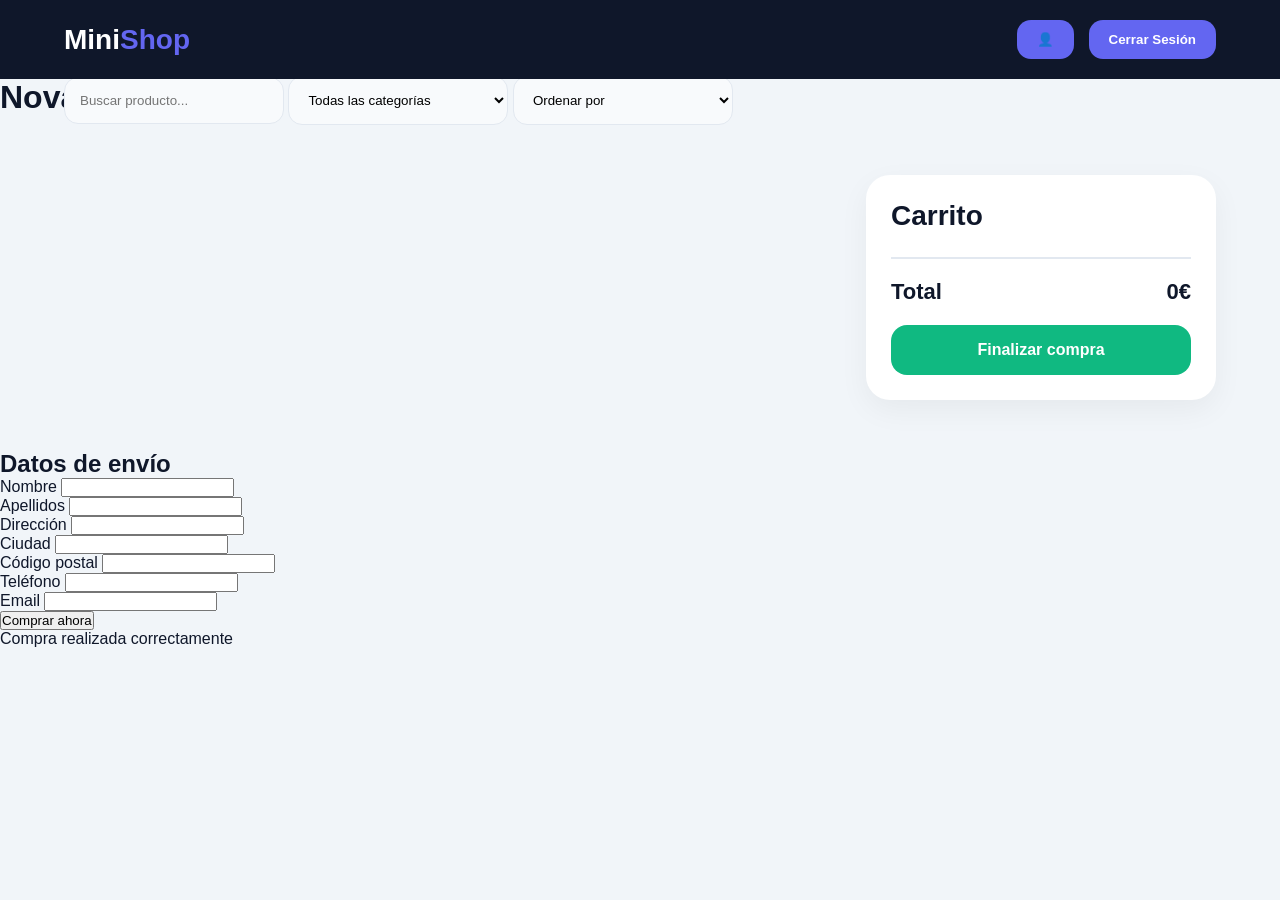
==== carrito.html @ b49d3e2b "important: cambios estructura sistema de carpetas y creacion de nuevos ficheros" ====
<!DOCTYPE html>
<html lang="es">

<head>

  <meta charset="UTF-8">

  <meta 
    name="viewport" 
    content="width=device-width, initial-scale=1.0"
  >

  <title>
    NovaShop
  </title>

  <link 
    rel="stylesheet" 
    href="css/style.css"
  >

</head>

<body>

      <!-- ========================================
  NAVBAR
  ========================================= -->

  <nav>

    <div class="nav-container">

      <!-- LOGO -->

      <a class="logo">

        Mini<span>Shop</span>

      </a>


      <!-- BOTONES NAV -->

      <div class="nav-actions">

        <!-- TODO:
        Abrir modal login
        -->

        <button id="account-btn" class="nav-btn" hidden>

          Mi cuenta

        </button>

        <button id="login-btn" class="nav-btn">
          👤
        </button>

        <button id="logout-btn" class="nav-btn">
          Cerrar Sesión
        </button>

      </div>

    </div>

  </nav>

  <div class="container">

    <h1>
      NovaShop
    </h1>

    <!-- FILTROS -->

    <section class="controls">

      <input
        type="text"
        id="searchInput"
        placeholder="Buscar producto..."
      >

      <select id="categoryFilter">

        <option value="all">
          Todas las categorías
        </option>

      </select>

      <select id="sortSelect">

        <option value="default">
          Ordenar por
        </option>

        <option value="priceAsc">
          Precio ↑
        </option>

        <option value="priceDesc">
          Precio ↓
        </option>

      </select>

    </section>

    <!-- MAIN -->

    <main class="main-layout">

      <!-- PRODUCTOS -->

      <section
        class="products-grid"
        id="productsContainer"
      >

      </section>

      <!-- CARRITO -->

      <aside class="cart-panel">

        <h2>
          Carrito
        </h2>

        <div id="cartContainer">

        </div>

        <div class="cart-total">

          <span>Total</span>

          <span id="cartTotal">
            0€
          </span>

        </div>

        <button
          class="checkout-btn"
          id="checkoutBtn"
        >
          Finalizar compra
        </button>

      </aside>

    </main>

    <!-- CHECKOUT -->

    <section class="checkout">

      <h2>
        Datos de envío
      </h2>

      <form id="checkoutForm">

        <div class="form-grid">

          <div class="input-group">

            <label>
              Nombre
            </label>

            <input
              type="text"
              id="nameInput"
            >

          </div>

          <div class="input-group">

            <label>
              Apellidos
            </label>

            <input
              type="text"
              id="lastnameInput"
            >

          </div>

          <div class="input-group full">

            <label>
              Dirección
            </label>

            <input
              type="text"
              id="addressInput"
            >

          </div>

          <div class="input-group">

            <label>
              Ciudad
            </label>

            <input
              type="text"
              id="cityInput"
            >

          </div>

          <div class="input-group">

            <label>
              Código postal
            </label>

            <input
              type="text"
              id="postalInput"
            >

          </div>

          <div class="input-group">

            <label>
              Teléfono
            </label>

            <input
              type="text"
              id="phoneInput"
            >

          </div>

          <div class="input-group">

            <label>
              Email
            </label>

            <input
              type="email"
              id="emailInput"
            >

          </div>

        </div>

        <button
          type="button"
          class="buy-btn"
          id="buyBtn"
        >
          Comprar ahora
        </button>

      </form>

      <div
        class="success-message"
        id="successMessage"
      >
        Compra realizada correctamente
      </div>

    </section>

  </div>

  <script src="main.js"></script>

</body>

</html>
---- css/style.css ----
/* ========================================
RESET
======================================== */

*{
  margin:0;
  padding:0;
  box-sizing:border-box;
}


/* ========================================
VARIABLES
======================================== */

:root{

  --bg:#f1f5f9;

  --white:#ffffff;

  --text:#0f172a;

  --muted:#64748b;

  --primary:#6366f1;

  --primary-hover:#4f46e5;

  --success:#10b981;

  --danger:#ef4444;

  --border:#e2e8f0;

}


/* ========================================
BODY
======================================== */

body{

  font-family:'Inter', sans-serif;

  background:var(--bg);

  color:var(--text);

}


/* ========================================
NAVBAR
======================================== */

nav{

  position:sticky;

  top:0;

  z-index:100;

  background:#0f172a;

  padding:20px 0;

}


.nav-container{

  width:90%;

  max-width:1400px;

  margin:auto;

  display:flex;

  justify-content:space-between;

  align-items:center;


  flex-wrap: nowrap;       /* Fuerza a que el botón se quede siempre a la derecha */
  gap: 20px;     

}


.logo{

  font-size:28px;

  font-weight:700;

  color:white;

}


.logo span{

  color:var(--primary);

}


.nav-actions{

  display:flex;

  gap:15px;

}


.nav-btn{

  border:none;

  background:var(--primary);

  color:white;

  padding:12px 20px;

  border-radius:14px;

  cursor:pointer;

  font-weight:600;

  transition:0.3s;

}


.nav-btn:hover{

  background:var(--primary-hover);

}


/* ========================================
HERO
======================================== */

.hero{

  height:420px;

  background:
  linear-gradient(
    rgba(15,23,42,0.7),
    rgba(15,23,42,0.7)
  ),

  url("https://images.unsplash.com/photo-1523381210434-271e8be1f52b?q=80&w=1400&auto=format&fit=crop");

  background-size:cover;

  background-position:center;

  display:flex;

  justify-content:center;

  align-items:center;

  text-align:center;

  color:white;

  padding:20px;

}


.hero-content{

  max-width:700px;

}


.hero h1{

  font-size:64px;

  margin-bottom:20px;

}


.hero p{

  font-size:18px;

  line-height:1.6;

  margin-bottom:30px;

}


.hero button{

  border:none;

  background:var(--primary);

  color:white;

  padding:16px 30px;

  border-radius:14px;

  cursor:pointer;

  font-weight:600;

  transition:0.3s;

}


.hero button:hover{

  background:var(--primary-hover);

}


/* ========================================
FILTROS
======================================== */

.controls{

  width:90%;

  max-width:1400px;

  margin:auto;

  margin-top:-40px;

  position:relative;

  z-index:20;

}


.controls-box{

  background:white;

  border-radius:24px;

  padding:25px;

  display:flex;

  gap:15px;

  flex-wrap:wrap;

  box-shadow:0 15px 35px rgba(0,0,0,0.08);

}


.controls input,
.controls select{

  flex:1;

  min-width:220px;

  padding:15px;

  border-radius:14px;

  border:1px solid var(--border);

  background:#f8fafc;

  outline:none;

}


/* ========================================
MAIN LAYOUT
======================================== */

.main-layout{

  width:90%;

  max-width:1400px;

  margin:50px auto;

  display:grid;

  grid-template-columns:1fr 350px;

  gap:30px;

}


/* ========================================
PRODUCTOS
======================================== */

.products-grid{

  display:grid;

  grid-template-columns:
  repeat(auto-fit, minmax(260px,1fr));

  gap:25px;

}


/* ========================================
CARD PRODUCTO
======================================== */

.product-card{

  background:white;

  border-radius:24px;

  overflow:hidden;

  transition:0.3s;

  box-shadow:0 8px 20px rgba(0,0,0,0.05);

}


.product-card:hover{

  transform:translateY(-8px);

  box-shadow:0 20px 40px rgba(0,0,0,0.08);

}


.product-image{

  height:260px;

  background:white;

  display:flex;

  justify-content:center;

  align-items:center;

  padding:30px;

}


.product-image img{

  max-width:100%;

  max-height:100%;

  object-fit:contain;

}


.product-info{

  padding:22px;

}


.product-category{

  font-size:12px;

  text-transform:uppercase;

  color:var(--primary);

  margin-bottom:10px;

  font-weight:700;

}


.product-title{

  font-size:18px;

  margin-bottom:15px;

  line-height:1.4;

  min-height:50px;

}


.product-price{

  font-size:28px;

  font-weight:700;

  margin-bottom:20px;

}


.card-actions{

  display:flex;

  gap:10px;

}


/* ========================================
BOTONES CARD
======================================== */

.add-btn{

  flex:1;

  border:none;

  background:var(--primary);

  color:white;

  padding:14px;

  border-radius:14px;

  cursor:pointer;

  font-weight:600;

  transition:0.3s;

}


.add-btn:hover{

  background:var(--primary-hover);

}


.fav-btn{

  width:52px;

  border:none;

  border-radius:14px;

  background:#f8fafc;

  cursor:pointer;

  font-size:18px;

  transition:0.3s;
}

.fav-btn.haveFavorite {
  background-color: #ee9090;

}


.fav-btn:hover{

  background:#fee2e2;

}


/* ========================================
CARRITO
======================================== */

.cart-panel{

  background:white;

  border-radius:24px;

  padding:25px;

  height:fit-content;

  position:sticky;

  top:100px;

  box-shadow:0 10px 30px rgba(0,0,0,0.05);

}


.cart-panel h2{

  margin-bottom:25px;

  font-size:28px;

}


.cart-item{

  display:flex;

  justify-content:space-between;

  align-items:center;

  padding:15px 0;

  border-bottom:1px solid var(--border);

}


.cart-item-info{

  flex:1;

}


.cart-item-title{

  font-size:14px;

  font-weight:600;

  margin-bottom:5px;

}


.cart-item-price{

  color:var(--muted);

  font-size:14px;

}


.remove-btn{

  width:36px;

  height:36px;

  border:none;

  border-radius:10px;

  background:#fee2e2;

  color:var(--danger);

  cursor:pointer;

  font-weight:bold;

}

#clear-cart-btn{
  padding: 16px 24px;
  border: none;
  border-radius: 10px;
  color: white;
  background-color: #cc0b0b;
  width: 100%;
  margin: 12px 0;
  cursor: pointer;
  font-size: 16px;
}

#clear-cart-btn:hover {
  background-color: #aa0808;
}



.cart-total{

  margin-top:25px;

  padding-top:20px;

  border-top:2px solid var(--border);

  display:flex;

  justify-content:space-between;

  font-size:22px;

  font-weight:700;

}


/* ========================================
CHECKOUT BUTTON
======================================== */

.checkout-btn{

  width:100%;

  margin-top:20px;

  border:none;

  background:var(--success);

  color:white;

  padding:16px;

  border-radius:16px;

  cursor:pointer;

  font-size:16px;

  font-weight:600;

}


/* ========================================
LOGIN MODAL
======================================== */

.login-modal{

  position:fixed;

  inset:0;

  background:rgba(0,0,0,0.6);

  display:flex;

  justify-content:center;

  align-items:center;

  z-index:999;

}


.login-modal.hidden{

  display:none;

}


.login-box{

  width:100%;

  max-width:420px;

  background:white;

  padding:40px;

  border-radius:28px;

  position:relative;

}


.login-box h2{

  font-size:34px;

  margin-bottom:10px;

}


.login-box p{

  color:var(--muted);

  margin-bottom:25px;

}


.login-box form{

  display:flex;

  flex-direction:column;

  gap:15px;

}


.login-box input{

  padding:16px;

  border-radius:14px;

  border:1px solid var(--border);

  background:#f8fafc;

  outline:none;

}


.login-box button[type="submit"]{

  border:none;

  background:var(--primary);

  color:white;

  padding:16px;

  border-radius:14px;

  cursor:pointer;

  font-weight:600;

}


.close-login{

  position:absolute;

  top:15px;

  right:15px;

  width:38px;

  height:38px;

  border:none;

  border-radius:10px;

  background:#f1f5f9;

  cursor:pointer;

}


/* ========================================
FOOTER
======================================== */

footer{

  margin-top:50px;

  background:#0f172a;

  color:white;

  text-align:center;

  padding:25px;

}


/* ========================================
RESPONSIVE
======================================== */

@media(max-width:1100px){

  .main-layout{

    grid-template-columns:1fr;

  }

}


@media(max-width:768px){

  .hero h1{

    font-size:42px;

  }

}

/* Contenedor de los botones + y - */
.quantity-controls {
  display: flex;
  align-items: center;
  gap: 8px;
  margin: 12px 0;

  border: 1px solid rgb(179, 177, 177);
  width: fit-content;
  padding: 2px;
  border-radius: 10px;
}

/* Aspecto de los botones + y - */
.quantity-controls button {
  background-color: #f0f0f0;
  border: none;
  padding: 8px 10px;
  cursor: pointer;
  font-weight: bold;
  font-size: 14px;
  border-radius: 4px;
}

.quantity-controls button:hover {
  background-color: #e0e0e0;
}

/* El número de la cantidad */
.qty-number {
  font-weight: bold;
  min-width: 20px;
  text-align: center;
}
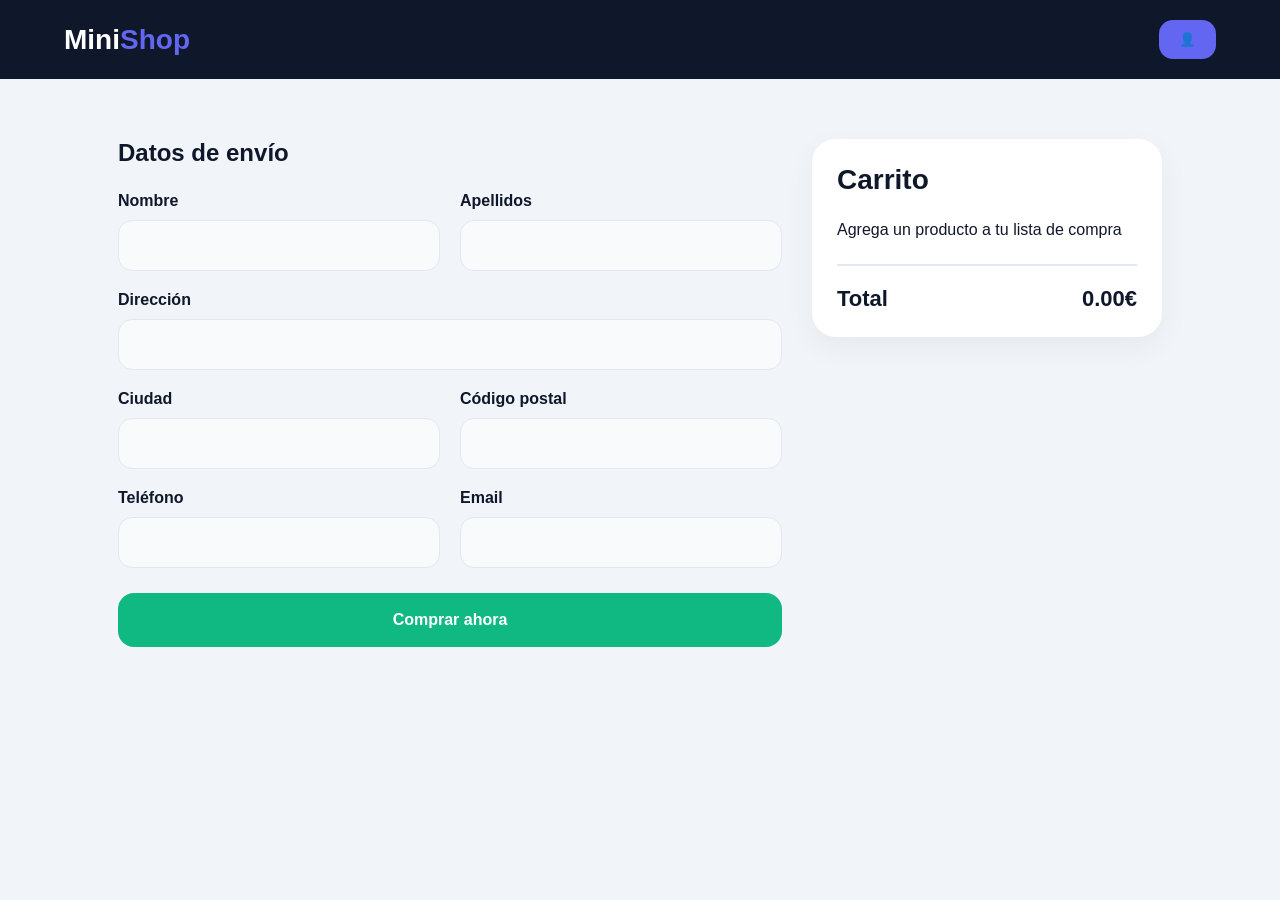
==== commit f5063e22: "movido funciones login y carrito a un archivo separado, implementado funcionalidad de checkout del c" ====
--- a/carrito.html
+++ b/carrito.html
@@ -5,35 +5,32 @@
 
   <meta charset="UTF-8">
 
-  <meta 
-    name="viewport" 
-    content="width=device-width, initial-scale=1.0"
-  >
+  <meta name="viewport" content="width=device-width, initial-scale=1.0">
 
   <title>
     NovaShop
   </title>
 
-  <link 
-    rel="stylesheet" 
-    href="css/style.css"
-  >
+  <link rel="stylesheet" href="css/style.css">
+
+  <link rel="stylesheet" href="css/carrito.css">
 
 </head>
 
 <body>
 
-      <!-- ========================================
+  <!-- ========================================
   NAVBAR
   ========================================= -->
 
+
   <nav>
 
     <div class="nav-container">
 
       <!-- LOGO -->
 
-      <a class="logo">
+      <a href="/" class="logo">
 
         Mini<span>Shop</span>
 
@@ -69,60 +66,103 @@
   </nav>
 
   <div class="container">
-
-    <h1>
-      NovaShop
-    </h1>
-
-    <!-- FILTROS -->
-
-    <section class="controls">
-
-      <input
-        type="text"
-        id="searchInput"
-        placeholder="Buscar producto..."
-      >
-
-      <select id="categoryFilter">
-
-        <option value="all">
-          Todas las categorías
-        </option>
-
-      </select>
-
-      <select id="sortSelect">
-
-        <option value="default">
-          Ordenar por
-        </option>
-
-        <option value="priceAsc">
-          Precio ↑
-        </option>
-
-        <option value="priceDesc">
-          Precio ↓
-        </option>
-
-      </select>
-
-    </section>
-
-    <!-- MAIN -->
-
     <main class="main-layout">
 
-      <!-- PRODUCTOS -->
-
-      <section
-        class="products-grid"
-        id="productsContainer"
-      >
+      <!-- CHECKOUT -->
+
+      <section class="checkout">
+
+        <h2>
+          Datos de envío
+        </h2>
+
+        <form id="checkoutForm">
+
+          <div class="form-grid">
+
+            <div class="input-group">
+
+              <label for="nameInput">
+                Nombre
+              </label>
+
+              <input type="text" id="nameInput" required>
+
+            </div>
+
+            <div class="input-group">
+
+              <label for="  ">
+                Apellidos
+              </label>
+
+              <input type="text" id="lastnameInput" required>
+
+            </div>
+
+            <div class="input-group full">
+
+              <label for="addressInput">
+                Dirección
+              </label>
+
+              <input type="text" id="addressInput" required>
+
+            </div>
+
+            <div class="input-group">
+
+              <label for="cityInput">
+                Ciudad
+              </label>
+
+              <input type="text" id="cityInput" required>
+
+            </div>
+
+            <div class="input-group">
+
+              <label for="postalInput">
+                Código postal
+              </label>
+
+              <input type="number" minlength="6" id="postalInput" required>
+
+            </div>
+
+            <div class="input-group">
+
+              <label for="phoneInput">
+                Teléfono
+              </label>
+
+              <input type="text" id="phoneInput" required>
+
+            </div>
+
+            <div class="input-group">
+
+              <label for="emailInput">
+                Email
+              </label>
+
+              <input type="email" id="emailInput" required>
+
+            </div>
+
+          </div>
+
+          <button type="submit" class="buy-btn" id="buyBtn">
+            Comprar ahora
+          </button>
+
+        </form>
+
+        <div class="success-message hidden" id="successMessage">
+          Compra realizada correctamente
+        </div>
 
       </section>
-
       <!-- CARRITO -->
 
       <aside class="cart-panel">
@@ -145,144 +185,73 @@
 
         </div>
 
-        <button
-          class="checkout-btn"
-          id="checkoutBtn"
-        >
+        <!-- <button class="checkout-btn" id="checkoutBtn">
           Finalizar compra
-        </button>
+        </button> -->
 
       </aside>
 
     </main>
 
-    <!-- CHECKOUT -->
-
-    <section class="checkout">
-
-      <h2>
-        Datos de envío
-      </h2>
-
-      <form id="checkoutForm">
-
-        <div class="form-grid">
-
-          <div class="input-group">
-
-            <label>
-              Nombre
-            </label>
-
-            <input
-              type="text"
-              id="nameInput"
-            >
-
-          </div>
-
-          <div class="input-group">
-
-            <label>
-              Apellidos
-            </label>
-
-            <input
-              type="text"
-              id="lastnameInput"
-            >
-
-          </div>
-
-          <div class="input-group full">
-
-            <label>
-              Dirección
-            </label>
-
-            <input
-              type="text"
-              id="addressInput"
-            >
-
-          </div>
-
-          <div class="input-group">
-
-            <label>
-              Ciudad
-            </label>
-
-            <input
-              type="text"
-              id="cityInput"
-            >
-
-          </div>
-
-          <div class="input-group">
-
-            <label>
-              Código postal
-            </label>
-
-            <input
-              type="text"
-              id="postalInput"
-            >
-
-          </div>
-
-          <div class="input-group">
-
-            <label>
-              Teléfono
-            </label>
-
-            <input
-              type="text"
-              id="phoneInput"
-            >
-
-          </div>
-
-          <div class="input-group">
-
-            <label>
-              Email
-            </label>
-
-            <input
-              type="email"
-              id="emailInput"
-            >
-
-          </div>
-
-        </div>
-
-        <button
-          type="button"
-          class="buy-btn"
-          id="buyBtn"
-        >
-          Comprar ahora
-        </button>
-
-      </form>
-
-      <div
-        class="success-message"
-        id="successMessage"
-      >
-        Compra realizada correctamente
+
+    <!-- ========================================
+  MODAL LOGIN
+  ========================================= -->
+
+    <div class="login-modal hidden" id="loginModal">
+
+      <div class="login-box">
+
+        <!-- BOTÓN CERRAR -->
+
+        <button class="close-login" id="closeLogin">
+
+          ✕
+
+        </button>
+
+
+        <!-- TÍTULO -->
+
+        <h2>
+
+          Iniciar sesión
+
+        </h2>
+
+
+        <p>
+
+          Accede a tu cuenta
+
+        </p>
+
+
+        <!-- FORM LOGIN -->
+
+        <form id="loginForm">
+
+          <input type="text" id="username" placeholder="Usuario" required>
+
+          <input type="password" id="password" placeholder="Contraseña" required>
+
+          <button type="submit">
+
+            Entrar
+
+          </button>
+
+        </form>
+
       </div>
 
-    </section>
+    </div>
+
 
   </div>
 
-  <script src="main.js"></script>
+  <script src="js/login.js"></script>
+  <script src="js/carrito.js"></script>
 
 </body>
 
--- a/css/style.css
+++ b/css/style.css
@@ -8,7 +8,9 @@
   box-sizing:border-box;
 }
 
-
+a {
+  text-decoration: none;
+}
 /* ========================================
 VARIABLES
 ======================================== */
--- a/css/carrito.css
+++ b/css/carrito.css
@@ -0,0 +1,188 @@
+:root{
+  --primary:#6366f1;
+  --success:#10b981;
+  --bg:#f1f5f9;
+  --text:#0f172a;
+  --muted:#64748b;
+  --border:#e2e8f0;
+}
+
+*{
+  margin:0;
+  padding:0;
+  box-sizing:border-box;
+}
+
+body{
+  font-family:'Inter',sans-serif;
+  background:var(--bg);
+  color:var(--text);
+}
+
+.container{
+  max-width: 1200px;
+  margin:60px auto;
+  padding:0 20px;
+}
+
+.hidden {
+  display: none;
+}
+
+
+
+.checkout-layout{
+  display:grid;
+  grid-template-columns:1fr 380px;
+  gap:30px;
+  border: 1px solid red;
+}
+
+.card{
+  background:white;
+  border-radius:24px;
+  padding:35px;
+  box-shadow:0 10px 30px rgba(0,0,0,0.05);
+}
+
+h1{
+  font-size:40px;
+  margin-bottom:30px;
+}
+
+h2{
+  font-size:24px;
+  margin-bottom:25px;
+}
+
+.form-grid{
+  display:grid;
+  grid-template-columns:1fr 1fr;
+  gap:20px;
+}
+
+.input-group{
+  display:flex;
+  flex-direction:column;
+  gap:10px;
+}
+
+.input-group.full{
+  grid-column:1/3;
+}
+
+label{
+  font-weight:600;
+}
+
+input{
+  padding:16px;
+  border-radius:14px;
+  border:1px solid var(--border);
+  background:#f8fafc;
+  font-size:15px;
+  outline:none;
+}
+
+input:focus{
+  border-color:var(--primary);
+}
+
+.cart-item{
+  display:flex;
+  gap:15px;
+  padding:20px 0;
+  border-bottom:1px solid #edf2f7;
+}
+
+.cart-item img{
+  width:80px;
+  height:80px;
+  object-fit:contain;
+  background:white;
+  border-radius:12px;
+  padding:10px;
+  border:1px solid #e2e8f0;
+}
+
+.cart-item-info{
+  flex:1;
+}
+
+.cart-item-title{
+  font-weight:600;
+  margin-bottom:10px;
+  line-height:1.4;
+}
+
+.cart-item-price{
+  color:var(--muted);
+}
+
+.summary{
+  position:sticky;
+  top:30px;
+  height:fit-content;
+}
+
+.total{
+  display:flex;
+  justify-content:space-between;
+  align-items:center;
+  margin-top:30px;
+  padding-top:20px;
+  border-top:2px solid #edf2f7;
+  font-size:26px;
+  font-weight:700;
+}
+
+.buy-btn{
+  width:100%;
+  margin-top:25px;
+  border:none;
+  background:var(--success);
+  color:white;
+  padding:18px;
+  border-radius:16px;
+  font-size:16px;
+  font-weight:600;
+  cursor:pointer;
+  transition:0.3s;
+}
+
+.buy-btn:hover{
+  opacity:0.9;
+}
+
+.success-message {
+  color: green;
+  font-weight: bold;
+  text-align: center;
+  font-size: 18px;
+  margin: 12px auto;
+}
+
+@media(max-width:950px){
+
+  .checkout-layout{
+    grid-template-columns:1fr;
+  }
+
+  .summary{
+    position:relative;
+    top:0;
+  }
+
+}
+
+@media(max-width:700px){
+
+  .form-grid{
+    grid-template-columns:1fr;
+  }
+
+  .input-group.full{
+    grid-column:auto;
+  }
+
+}
